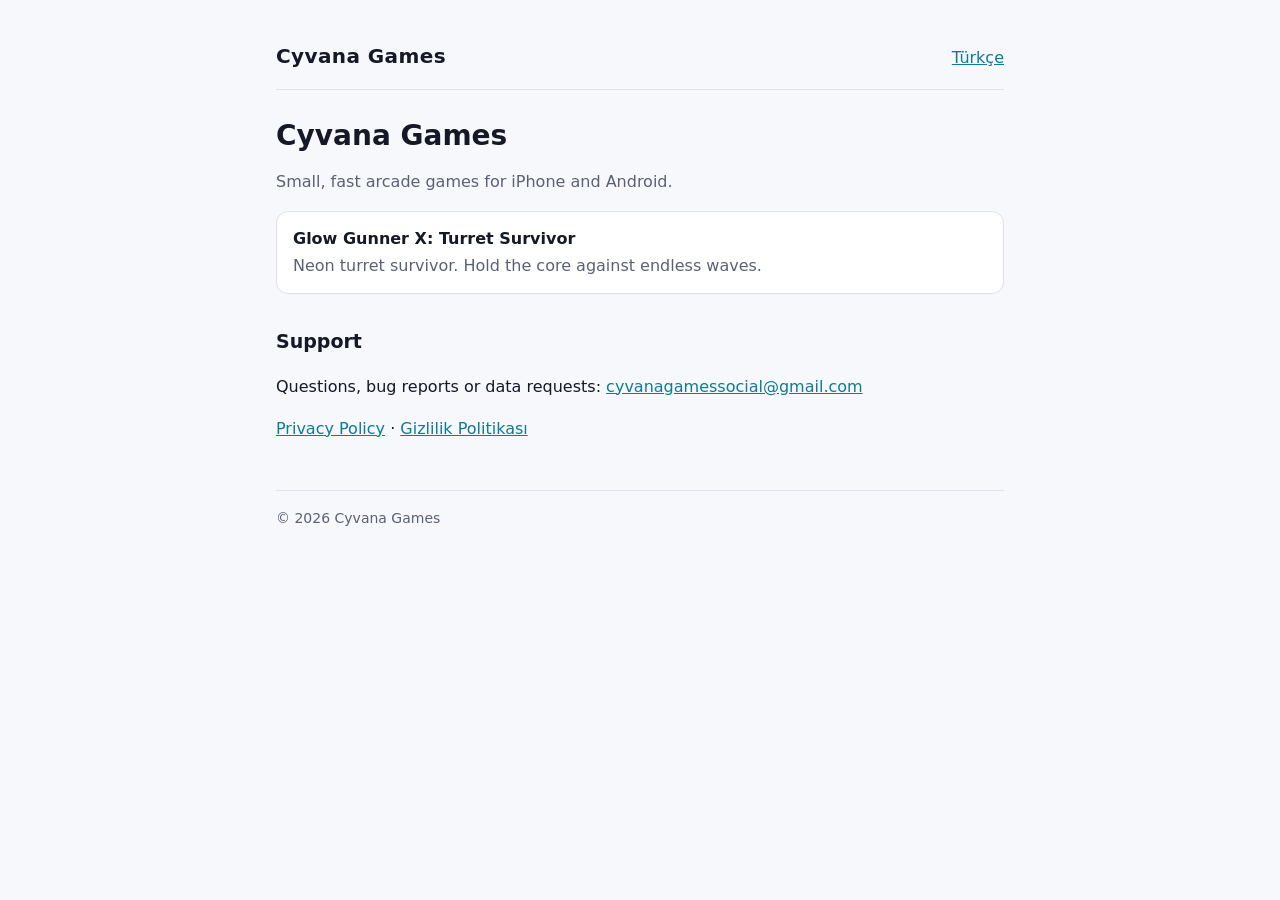
==== index.html @ fc1c704e "Cyvana Games site: privacy policy (EN/TR), app-ads.txt, home page Co-Authored-By: Claude Opus 5.5 <n" ====
<!doctype html>
<html lang="en">
<head>
<meta charset="utf-8">
<meta name="viewport" content="width=device-width, initial-scale=1">
<title>Cyvana Games</title>
<meta name="description" content="Cyvana Games — small arcade games for iPhone and Android.">
<link rel="stylesheet" href="/style.css">
</head>
<body>
<main>
<header><a class="brand" href="/">Cyvana Games</a><a href="/tr/gizlilik/">Türkçe</a></header>

<h1>Cyvana Games</h1>
<p class="muted">Small, fast arcade games for iPhone and Android.</p>

<ul class="games">
  <li><strong>Glow Gunner X: Turret Survivor</strong><br><span class="muted">Neon turret survivor. Hold the core against endless waves.</span></li>
</ul>

<h2>Support</h2>
<p>Questions, bug reports or data requests: <a href="mailto:cyvanagamessocial@gmail.com">cyvanagamessocial@gmail.com</a></p>

<p><a href="/privacy/">Privacy Policy</a> · <a href="/tr/gizlilik/">Gizlilik Politikası</a></p>

<footer>© 2026 Cyvana Games</footer>
</main>
</body>
</html>
---- style.css ----
:root{--bg:#0b0d14;--fg:#e8eaf2;--muted:#9aa0b4;--accent:#3ee6ff;--line:#22263a;--card:#121522}
@media (prefers-color-scheme: light){:root{--bg:#f7f8fb;--fg:#151826;--muted:#5b6175;--accent:#0a7c96;--line:#dfe2ec;--card:#fff}}
*{box-sizing:border-box}body{margin:0;background:var(--bg);color:var(--fg);font:16px/1.65 system-ui,-apple-system,"Segoe UI",Roboto,sans-serif}
main{max-width:760px;margin:0 auto;padding:40px 16px 64px}a{color:var(--accent)}
header{display:flex;justify-content:space-between;align-items:baseline;gap:12px;border-bottom:1px solid var(--line);padding-bottom:16px;margin-bottom:28px}
header .brand{font-weight:700;font-size:20px;letter-spacing:.02em;text-decoration:none;color:var(--fg)}
h1{font-size:28px;line-height:1.25;margin:0 0 6px}h2{font-size:19px;margin:32px 0 8px}
.muted{color:var(--muted)}.games{display:grid;gap:12px;padding:0;list-style:none}
.games li{background:var(--card);border:1px solid var(--line);border-radius:12px;padding:14px 16px}
table{border-collapse:collapse;width:100%;font-size:15px}td,th{border:1px solid var(--line);padding:8px 10px;text-align:left;vertical-align:top}
footer{margin-top:48px;border-top:1px solid var(--line);padding-top:16px;font-size:14px;color:var(--muted)}
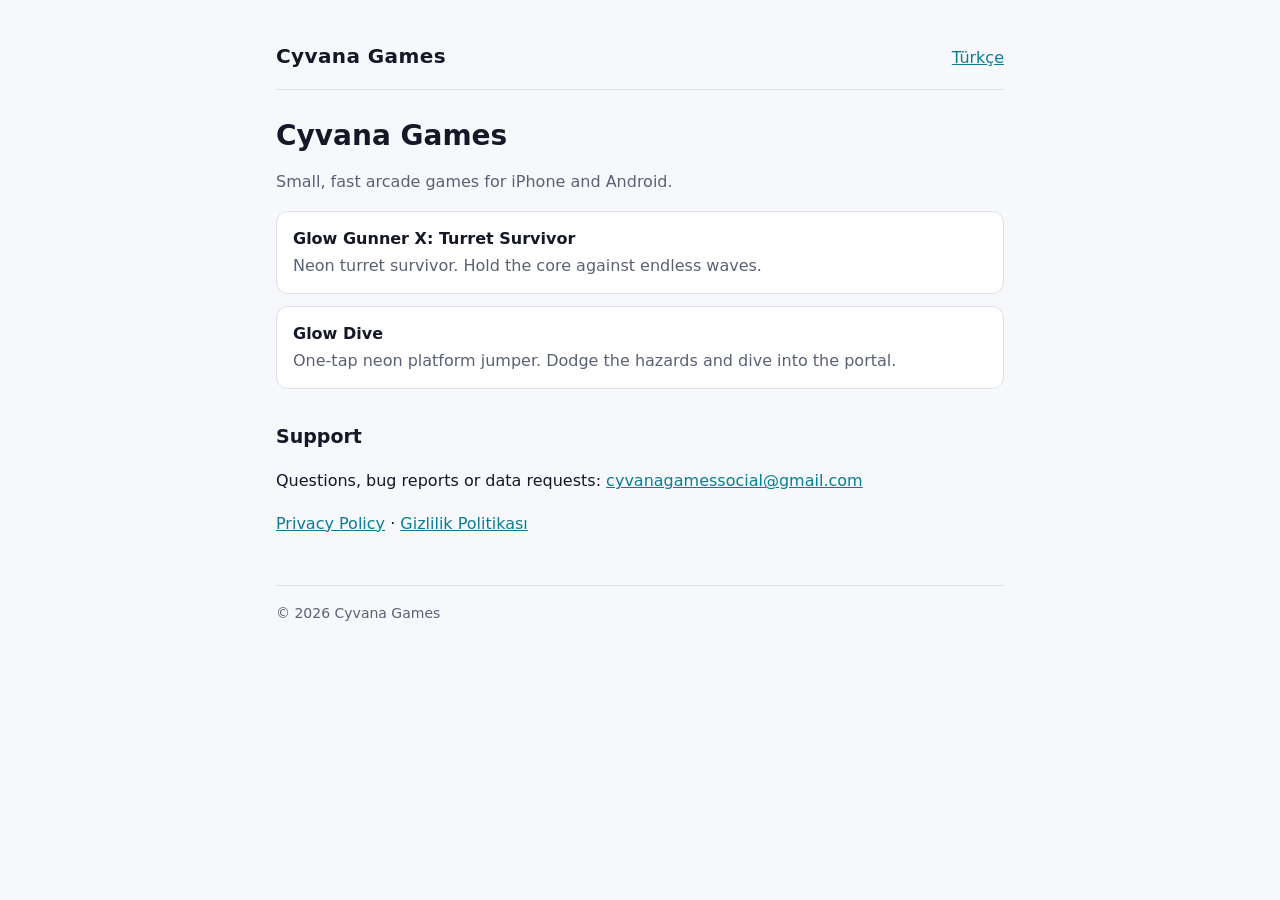
==== commit da88cce9: "Add Glow Dive to the games list and privacy policy Co-Authored-By: Claude Opus 5.5 <noreply@anthropi" ====
--- a/index.html
+++ b/index.html
@@ -16,6 +16,7 @@
 
 <ul class="games">
   <li><strong>Glow Gunner X: Turret Survivor</strong><br><span class="muted">Neon turret survivor. Hold the core against endless waves.</span></li>
+  <li><strong>Glow Dive</strong><br><span class="muted">One-tap neon platform jumper. Dodge the hazards and dive into the portal.</span></li>
 </ul>
 
 <h2>Support</h2>
